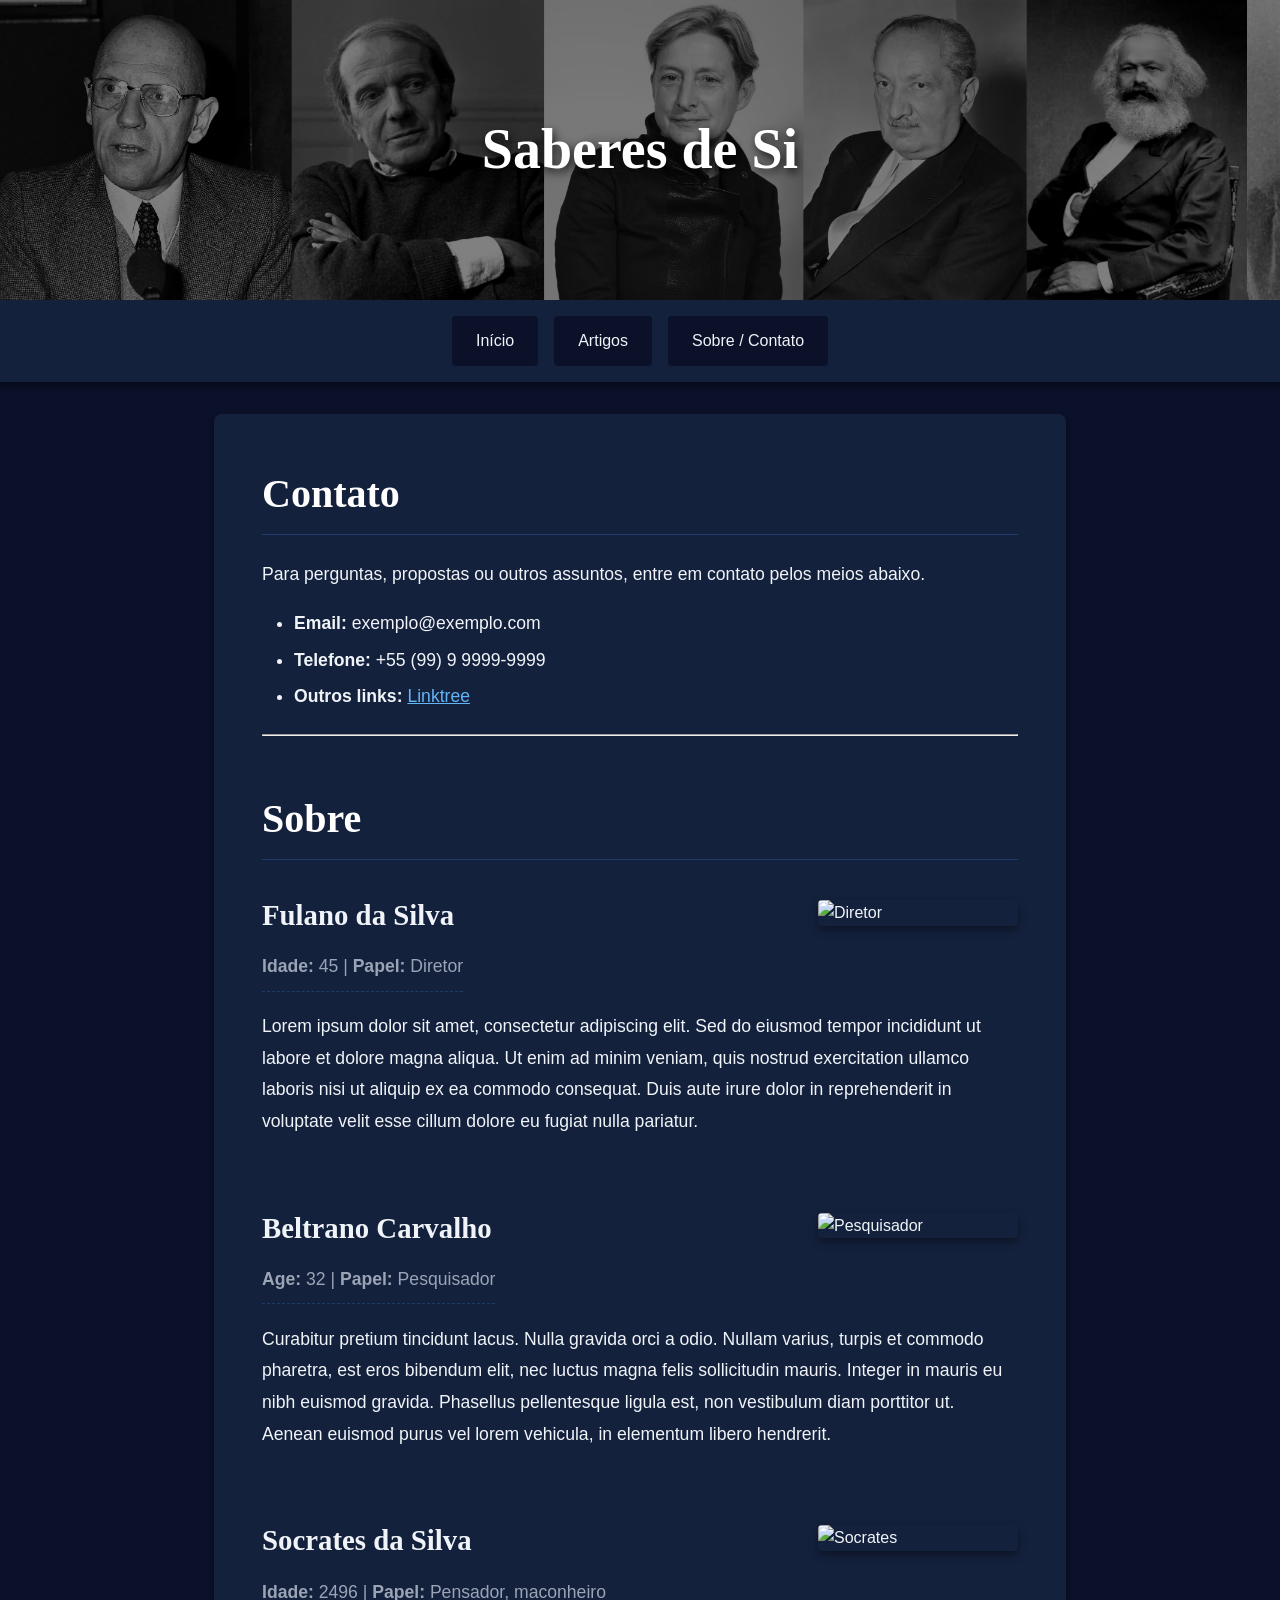
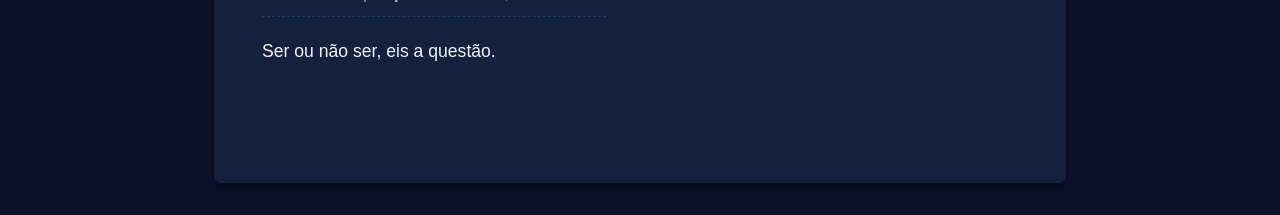
==== about.html @ 6cc4d84c "Primeira versão da prévia." ====
<!DOCTYPE html>
<html lang="en">
<head>
    <meta charset="UTF-8">
    <meta name="viewport" content="width=device-width, initial-scale=1.0">
    <title>Sobre e Contato | Saberes de Si</title>
    <link rel="stylesheet" href="css/style.css">
</head>
<body>

    <header class="banner-wrapper">
        <div class="banner-track">
            <img src="images/banner.webp" alt="Filósofos">
            <img src="images/banner.webp" alt="Filósofos">
        </div>
        <a href="index.html" class="banner-title">Saberes de Si</a>
    </header>

    <nav class="main-menu">
        <a href="index.html" class="nav-btn">Início</a>
        <a href="all-articles.html" class="nav-btn">Artigos</a>
        <a href="about.html" class="nav-btn">Sobre / Contato</a>
    </nav>

    <main class="container">
        <div class="article-card markdown-body">
            
            <h1>Contato</h1>
            <p>Para perguntas, propostas ou outros assuntos, entre em contato pelos meios abaixo.</p>
            <ul>
                <li><strong>Email:</strong> exemplo@exemplo.com</li>
                <li><strong>Telefone:</strong> +55 (99) 9 9999-9999</li>
                <li><strong>Outros links:</strong> <a href="https://example.com" target="_blank" style="color: #64b5f6;">Linktree</a></li>
            </ul>

            <hr class="section-divider">

			<br></br>
            <h1>Sobre</h1>
            
            <div class="team-profile">
                <img src="https://dummyimage.com/400x400/000/fff.jpg" alt="Diretor" class="img-right profile-img">
                <h2>Fulano da Silva</h2>
                <p class="role-text"><strong>Idade:</strong> 45 | <strong>Papel:</strong> Diretor</p>
                <p>Lorem ipsum dolor sit amet, consectetur adipiscing elit. Sed do eiusmod tempor incididunt ut labore et dolore magna aliqua. Ut enim ad minim veniam, quis nostrud exercitation ullamco laboris nisi ut aliquip ex ea commodo consequat. Duis aute irure dolor in reprehenderit in voluptate velit esse cillum dolore eu fugiat nulla pariatur.</p>
            </div>

            <div class="team-profile">
                <img src="https://dummyimage.com/400x400/000/fff.jpg" alt="Pesquisador" class="img-right profile-img">
                <h2>Beltrano Carvalho</h2>
                <p class="role-text"><strong>Age:</strong> 32 | <strong>Papel:</strong> Pesquisador</p>
                <p>Curabitur pretium tincidunt lacus. Nulla gravida orci a odio. Nullam varius, turpis et commodo pharetra, est eros bibendum elit, nec luctus magna felis sollicitudin mauris. Integer in mauris eu nibh euismod gravida. Phasellus pellentesque ligula est, non vestibulum diam porttitor ut. Aenean euismod purus vel lorem vehicula, in elementum libero hendrerit.</p>
            </div>

            <div class="team-profile">
                <img src="https://upload.wikimedia.org/wikipedia/commons/thumb/a/a4/Socrates_Louvre.jpg/500px-Socrates_Louvre.jpg" alt="Socrates" class="img-right profile-img">
                <h2>Socrates da Silva</h2>
                <p class="role-text"><strong>Idade:</strong> 2496 | <strong>Papel:</strong> Pensador, maconheiro</p>
                <p>Ser ou não ser, eis a questão.</p>
            </div>

        </div>
    </main>

</body>
</html>
---- css/style.css ----
/* Deep Navy Color Palette & Variables */
:root {
    --navy-bg: #0a1128;       /* Deepest navy for main background */
    --navy-card: #14213d;     /* Slightly lighter navy for elements */
    --navy-accent: #1f3b6b;   /* Accent navy for hovers */
    --text-main: #f0f4f8;     /* Off-white for readability */
    --text-muted: #9ba4b5;    /* Grayed out text for previews */
    --shadow: rgba(0, 0, 0, 0.4);
}

* {
    margin: 0;
    padding: 0;
    box-sizing: border-box;
}

body {
    font-family: 'Segoe UI', Tahoma, Geneva, Verdana, sans-serif;
    background-color: var(--navy-bg);
    color: var(--text-main);
    line-height: 1.6;
}

/* --- Banner Section --- */
.banner-wrapper {
    position: relative;
    width: 100%;
    height: 300px; /* On mobile media query, this is 200px */
    overflow: hidden;
    background-color: #000;
}

.banner-track {
    display: flex;
    /* max-content allows the track to be exactly as wide as the two images combined */
    width: max-content; 
    height: 100%;
    /* Increased from 40s to 70s to make the scroll much slower and more readable */
    animation: scrollBanner 70s linear infinite; 
}

.banner-track img {
    height: 100%;
    /* width: auto lets the image naturally scale its width without cropping */
    width: auto; 
    /* max-width: none ensures the wrapper doesn't accidentally squish it */
    max-width: none; 
    opacity: 0.5;
}

@keyframes scrollBanner {
    0% { transform: translateX(0); }
    100% { transform: translateX(-50%); } /* Keep this at -50% for the perfect loop! */
}

.banner-title {
    position: absolute;
    top: 50%;
    left: 50%;
    transform: translate(-50%, -50%);
    font-size: 3.5rem;
    font-weight: bold;
    color: #ffffff;
    text-decoration: none;
    z-index: 10;
    text-shadow: 2px 4px 10px rgba(0, 0, 0, 0.8);
    font-family: 'Georgia', serif;
}

/* --- Navigation Menu --- */
.main-menu {
    display: flex;
    justify-content: center;
    gap: 1rem;
    padding: 1rem;
    background-color: var(--navy-card);
    box-shadow: 0 4px 6px var(--shadow);
}

.nav-btn {
    text-decoration: none;
    color: var(--text-main);
    padding: 0.75rem 1.5rem;
    border-radius: 4px;
    background-color: var(--navy-bg);
    font-weight: 500;
    transition: transform 0.2s ease, box-shadow 0.2s ease, background-color 0.2s;
}

/* Soft shadow lift effect */
.nav-btn:hover {
    transform: translateY(-4px);
    box-shadow: 0 6px 12px var(--shadow);
    background-color: var(--navy-accent);
}

/* --- Main Container & Controls --- */
.container {
    max-width: 900px;
    margin: 2rem auto;
    padding: 0 1.5rem;
}

.controls-section {
    display: flex;
    justify-content: space-between;
    align-items: center;
    flex-wrap: wrap;
    gap: 1rem;
    margin-bottom: 2rem;
}

.search-bar {
    display: flex;
    flex-grow: 1;
    max-width: 60%;
}

.search-bar input {
    width: 100%;
    padding: 0.8rem 1rem;
    border: none;
    border-radius: 4px 0 0 4px;
    background-color: var(--navy-card);
    color: var(--text-main);
    outline: none;
}

.search-bar input::placeholder {
    color: var(--text-muted);
}

.search-bar button {
    padding: 0 1rem;
    border: none;
    background-color: var(--navy-accent);
    color: white;
    border-radius: 0 4px 4px 0;
    cursor: pointer;
    transition: background-color 0.2s;
}

.search-bar button:hover {
    background-color: #2c5292;
}

.sort-dropdown select {
    padding: 0.5rem;
    background-color: var(--navy-card);
    color: var(--text-main);
    border: 1px solid var(--navy-accent);
    border-radius: 4px;
    outline: none;
}

/* --- Article List --- */
.article-grid {
    /* Switch from Flexbox to CSS Grid for easy columns */
    display: grid;
    grid-template-columns: repeat(2, 1fr); /* Creates 2 equal-width columns */
    gap: 1.5rem;
}

.article-card {
    background-color: var(--navy-card);
    padding: 1.5rem;
    border-radius: 8px;
    box-shadow: 0 4px 6px var(--shadow);
    /* Added transition and cursor for the hover/click effect */
    transition: transform 0.2s ease, box-shadow 0.2s ease;
    cursor: pointer; 
}

/* Subtle visual lift for articles (smaller than the nav buttons) */
.article-card:hover {
    transform: translateY(-2px); /* Moves up by only 2px instead of 4px */
    box-shadow: 0 6px 10px var(--shadow); 
}

.article-title {
    font-size: 1.5rem;
    margin-bottom: 0.5rem;
    font-family: 'Georgia', serif;
}

.article-tags {
    display: flex;
    flex-wrap: wrap;
    gap: 0.5rem;
    margin-bottom: 1rem;
}

.article-date {
    color: var(--text-muted);
    font-size: 0.85rem;
    margin-bottom: 0.5rem;
    font-style: italic;
}

.tag {
    background-color: var(--navy-accent);
    font-size: 0.8rem;
    padding: 0.2rem 0.6rem;
    border-radius: 12px;
}

.article-preview {
    color: var(--text-muted);
    font-size: 0.95rem;
    display: -webkit-box;
    -webkit-line-clamp: 2;
    -webkit-box-orient: vertical;
    overflow: hidden;
}

/* --- Markdown Article Styling --- */
.markdown-body {
    padding: 3rem;
	background-color: var(--navy-card);
    border-radius: 8px;
    box-shadow: 0 4px 6px var(--shadow);
}

.markdown-body h1 {
    font-size: 2.5rem;
    font-family: 'Georgia', serif;
    margin-bottom: 1.5rem;
    color: #ffffff;
    border-bottom: 1px solid var(--navy-accent);
    padding-bottom: 0.5rem;
}

.markdown-body h2 {
    font-size: 1.8rem;
    font-family: 'Georgia', serif;
    margin-top: 2rem;
    margin-bottom: 1rem;
    color: var(--text-main);
}

.markdown-body p {
    margin-bottom: 1.2rem;
    font-size: 1.1rem;
    line-height: 1.8;
}

.markdown-body blockquote {
    border-left: 4px solid var(--navy-accent);
    padding-left: 1rem;
    margin-left: 0;
    margin-bottom: 1.5rem;
    color: var(--text-muted);
    font-style: italic;
    background-color: rgba(31, 59, 107, 0.2); /* Very faint navy accent */
    padding: 1rem;
    border-radius: 0 4px 4px 0;
}

.markdown-body ul, .markdown-body ol {
    margin-bottom: 1.5rem;
    padding-left: 2rem;
}

.markdown-body li {
    margin-bottom: 0.5rem;
    font-size: 1.1rem;
}

.markdown-body img {
	max-width: 100%;
}

/* --- Articles Archive Page Specifics --- */

/* Forces a single column layout */
.article-list-view {
    display: flex;
    flex-direction: column;
    gap: 1.5rem;
}

/* 5-line expanded preview for the archive */
.article-preview-expanded {
    color: var(--text-muted);
    font-size: 0.95rem;
    display: -webkit-box;
    -webkit-line-clamp: 5;
    -webkit-box-orient: vertical;
    overflow: hidden;
}

/* --- Pagination Controls --- */
.pagination-container {
    display: flex;
    justify-content: center;
    align-items: center;
    gap: 0.5rem;
    margin-top: 3rem;
    margin-bottom: 2rem;
}

.page-btn {
    background-color: var(--navy-card);
    color: var(--text-main);
    border: 1px solid var(--navy-accent);
    padding: 0.5rem 1rem;
    border-radius: 4px;
    cursor: pointer;
    font-weight: 500;
    transition: background-color 0.2s, transform 0.2s, box-shadow 0.2s;
}

/* Makes the number buttons square */
.page-btn.square {
    padding: 0.5rem 0.8rem;
    min-width: 40px;
    text-align: center;
}

.page-btn:hover:not(:disabled) {
    background-color: var(--navy-accent);
    transform: translateY(-2px);
    box-shadow: 0 4px 6px var(--shadow);
}

.page-btn.active {
    background-color: var(--navy-accent);
    border-color: var(--text-main);
    font-weight: bold;
}

.page-btn:disabled {
    opacity: 0.5;
    cursor: not-allowed;
    transform: none;
    box-shadow: none;
}

/* --- Markdown Image Utilities --- */

/* Ensures standard markdown images don't break out of the container */
.markdown-body img {
    max-width: 100%;
    height: auto;
    border-radius: 4px;
    display: block;
    margin: 1.5rem 0; /* Adds spacing above and below standard images */
}

/* Float image to the right, text wraps on the left */
.markdown-body .img-right {
    float: right;
    margin: 0.5rem 0 1.5rem 2rem;
}

/* Float image to the left, text wraps on the right */
.markdown-body .img-left {
    float: left;
    margin: 0.5rem 2rem 1.5rem 0;
}

/* Centers the image */
.markdown-body .img-center {
    display: block;
    margin: 1.5rem auto;
}

/* Clearfix: Ensures floating images don't spill into the next section */
.markdown-body::after {
    content: "";
    display: table;
    clear: both;
}

* --- About & Contact Page Specifics --- */

.section-divider {
    border: 0; /* This safely clears any hidden default browser formatting */
    border-top: 5px solid var(--navy-accent); /* Change the 5px to whatever thickness you prefer */
    margin: 3rem 0;
	margin-bottom: 20px;
}

.team-profile {
    margin-bottom: 3rem;
}

/* Clearfix to ensure the container wraps around floated images entirely */
.team-profile::after {
    content: "";
    display: table;
    clear: both;
}

/* Forces the square images to a reasonable size and rounds the corners */
.profile-img {
    width: 200px !important; /* Overrides default markdown image sizing */
    border-radius: 8px;
    box-shadow: 0 4px 8px var(--shadow);
}

.role-text {
    color: var(--text-muted);
    font-size: 0.95rem;
    margin-top: -10px; /* Pulls the role text closer to the heading */
    margin-bottom: 1rem;
    border-bottom: 1px dashed var(--navy-accent);
    padding-bottom: 0.5rem;
    display: inline-block;
}

/* --- Responsive Adjustments --- */
@media (max-width: 768px) {
    .banner-wrapper { height: 200px; }
    .banner-title { font-size: 2.2rem; text-align: center; width: 90%; }
    .controls-section { flex-direction: column; align-items: stretch; }
    .search-bar { max-width: 100%; }
    .main-menu { flex-wrap: wrap; }
    
    /* Forces the grid back to a single column on smaller screens */
    .article-grid { grid-template-columns: 1fr; }
	
	/* Responsive adjustment for the article padding */
	.markdown-body { padding: 1.5rem; }
	
	/* On mobile, remove the text wrap so images don't get squished */
    .markdown-body .img-right,
    .markdown-body .img-left {
        float: none;
        margin: 1.5rem auto;
        display: block;
        width: 100% !important; /* Forces full width on small screens */
    }
}
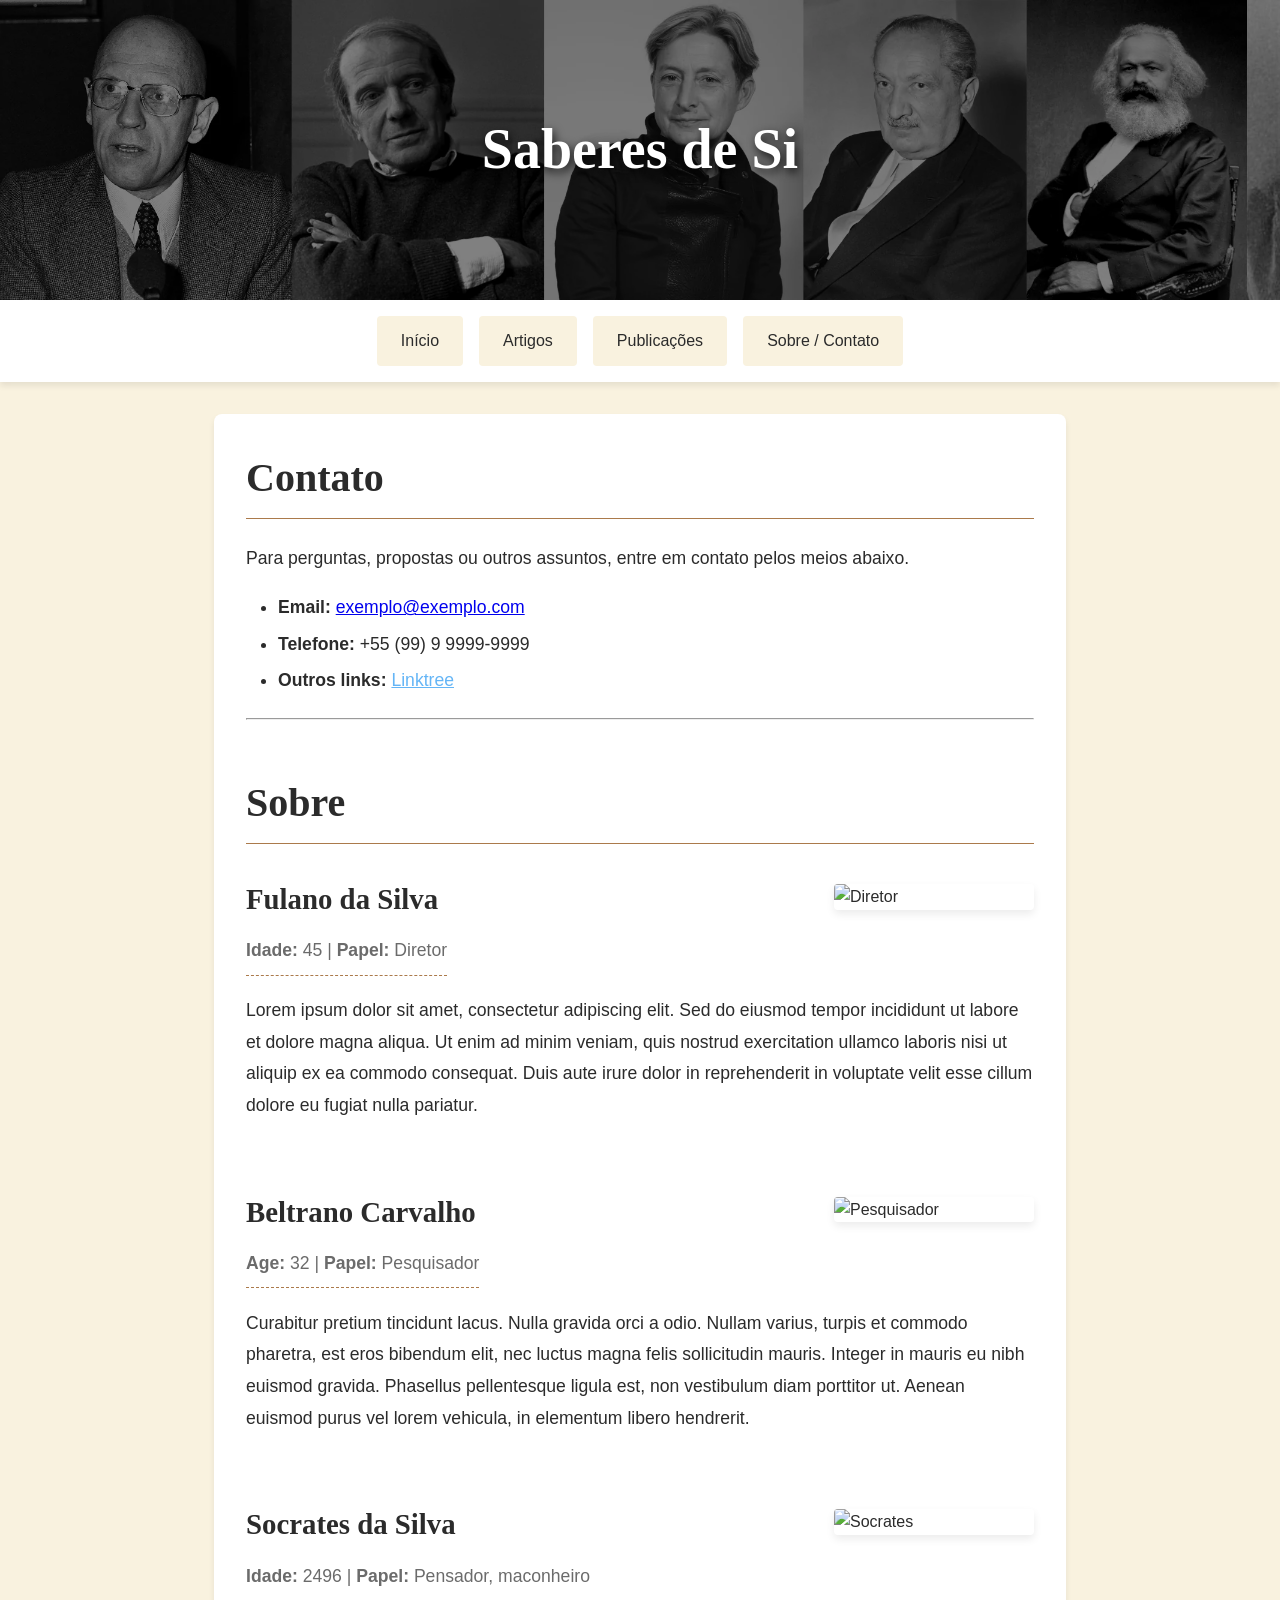
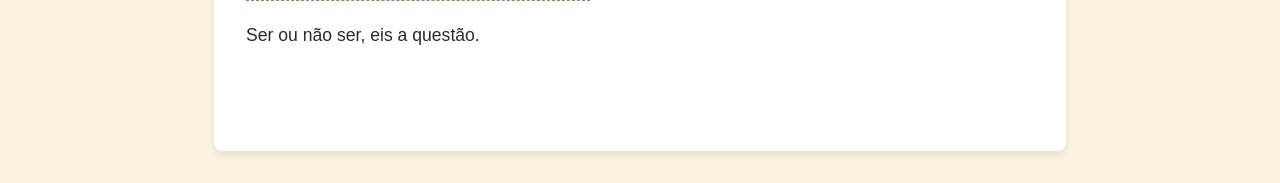
==== commit 3ac93293: "Add files via upload" ====
--- a/about.html
+++ b/about.html
@@ -19,6 +19,7 @@
     <nav class="main-menu">
         <a href="index.html" class="nav-btn">Início</a>
         <a href="all-articles.html" class="nav-btn">Artigos</a>
+		<a href="all-publications.html" class="nav-btn">Publicações</a>
         <a href="about.html" class="nav-btn">Sobre / Contato</a>
     </nav>
 
@@ -28,7 +29,7 @@
             <h1>Contato</h1>
             <p>Para perguntas, propostas ou outros assuntos, entre em contato pelos meios abaixo.</p>
             <ul>
-                <li><strong>Email:</strong> exemplo@exemplo.com</li>
+                <li><strong>Email: </strong><a href="mailto:exemplo@exemplo.com">exemplo@exemplo.com</a></li>
                 <li><strong>Telefone:</strong> +55 (99) 9 9999-9999</li>
                 <li><strong>Outros links:</strong> <a href="https://example.com" target="_blank" style="color: #64b5f6;">Linktree</a></li>
             </ul>
--- a/css/style.css
+++ b/css/style.css
@@ -1,11 +1,22 @@
 /* Deep Navy Color Palette & Variables */
+
+/*:root {*/
+    /*--bg-main: #0a1128;       /* Deepest navy for main background */
+    /*--color-card: #14213d;     /* Slightly lighter navy for elements */
+    /*--color-accent: #1f3b6b;   /* Accent navy for hovers */
+    /*--text-main: #f0f4f8;     /* Off-white for readability */
+    /*--text-muted: #9ba4b5;    /* Grayed out text for previews */
+    /*--shadow: rgba(0, 0, 0, 0.4);
+/*}*/
+
+/* Cream Color Palette & Variables */
 :root {
-    --navy-bg: #0a1128;       /* Deepest navy for main background */
-    --navy-card: #14213d;     /* Slightly lighter navy for elements */
-    --navy-accent: #1f3b6b;   /* Accent navy for hovers */
-    --text-main: #f0f4f8;     /* Off-white for readability */
-    --text-muted: #9ba4b5;    /* Grayed out text for previews */
-    --shadow: rgba(0, 0, 0, 0.4);
+    --bg-main: #f9f2df;         /* Warm, creamy off-white background */
+    --color-card: #ffffff;       /* Pure white for the article cards to make them pop */
+    --color-accent: #ab7a4b;     /* Earthy brown/bronze for buttons and lines */
+    --text-main: #2b2b2b;       /* Dark charcoal for high contrast, readable text */
+    --text-muted: #6b6b6b;      /* Medium gray for dates and previews */
+    --shadow: rgba(0, 0, 0, 0.08); /* A much lighter, softer shadow for light themes */
 }
 
 * {
@@ -16,7 +27,7 @@
 
 body {
     font-family: 'Segoe UI', Tahoma, Geneva, Verdana, sans-serif;
-    background-color: var(--navy-bg);
+    background-color: var(--bg-main);
     color: var(--text-main);
     line-height: 1.6;
 }
@@ -73,7 +84,7 @@
     justify-content: center;
     gap: 1rem;
     padding: 1rem;
-    background-color: var(--navy-card);
+    background-color: var(--color-card);
     box-shadow: 0 4px 6px var(--shadow);
 }
 
@@ -82,7 +93,7 @@
     color: var(--text-main);
     padding: 0.75rem 1.5rem;
     border-radius: 4px;
-    background-color: var(--navy-bg);
+    background-color: var(--bg-main);
     font-weight: 500;
     transition: transform 0.2s ease, box-shadow 0.2s ease, background-color 0.2s;
 }
@@ -91,7 +102,7 @@
 .nav-btn:hover {
     transform: translateY(-4px);
     box-shadow: 0 6px 12px var(--shadow);
-    background-color: var(--navy-accent);
+    background-color: var(--color-accent);
 }
 
 /* --- Main Container & Controls --- */
@@ -121,7 +132,7 @@
     padding: 0.8rem 1rem;
     border: none;
     border-radius: 4px 0 0 4px;
-    background-color: var(--navy-card);
+    background-color: var(--color-card);
     color: var(--text-main);
     outline: none;
 }
@@ -133,7 +144,7 @@
 .search-bar button {
     padding: 0 1rem;
     border: none;
-    background-color: var(--navy-accent);
+    background-color: var(--color-accent);
     color: white;
     border-radius: 0 4px 4px 0;
     cursor: pointer;
@@ -146,9 +157,9 @@
 
 .sort-dropdown select {
     padding: 0.5rem;
-    background-color: var(--navy-card);
-    color: var(--text-main);
-    border: 1px solid var(--navy-accent);
+    background-color: var(--color-card);
+    color: var(--text-main);
+    border: 1px solid var(--color-accent);
     border-radius: 4px;
     outline: none;
 }
@@ -162,7 +173,7 @@
 }
 
 .article-card {
-    background-color: var(--navy-card);
+    background-color: var(--color-card);
     padding: 1.5rem;
     border-radius: 8px;
     box-shadow: 0 4px 6px var(--shadow);
@@ -198,7 +209,7 @@
 }
 
 .tag {
-    background-color: var(--navy-accent);
+    background-color: var(--color-accent);
     font-size: 0.8rem;
     padding: 0.2rem 0.6rem;
     border-radius: 12px;
@@ -215,8 +226,8 @@
 
 /* --- Markdown Article Styling --- */
 .markdown-body {
-    padding: 3rem;
-	background-color: var(--navy-card);
+    padding: 2rem;
+	background-color: var(--color-card);
     border-radius: 8px;
     box-shadow: 0 4px 6px var(--shadow);
 }
@@ -225,8 +236,8 @@
     font-size: 2.5rem;
     font-family: 'Georgia', serif;
     margin-bottom: 1.5rem;
-    color: #ffffff;
-    border-bottom: 1px solid var(--navy-accent);
+    color: var(--text-main);
+    border-bottom: 1px solid var(--color-accent);
     padding-bottom: 0.5rem;
 }
 
@@ -245,7 +256,7 @@
 }
 
 .markdown-body blockquote {
-    border-left: 4px solid var(--navy-accent);
+    border-left: 4px solid var(--color-accent);
     padding-left: 1rem;
     margin-left: 0;
     margin-bottom: 1.5rem;
@@ -300,9 +311,9 @@
 }
 
 .page-btn {
-    background-color: var(--navy-card);
-    color: var(--text-main);
-    border: 1px solid var(--navy-accent);
+    background-color: var(--color-card);
+    color: var(--text-main);
+    border: 1px solid var(--color-accent);
     padding: 0.5rem 1rem;
     border-radius: 4px;
     cursor: pointer;
@@ -318,13 +329,13 @@
 }
 
 .page-btn:hover:not(:disabled) {
-    background-color: var(--navy-accent);
+    background-color: var(--color-accent);
     transform: translateY(-2px);
     box-shadow: 0 4px 6px var(--shadow);
 }
 
 .page-btn.active {
-    background-color: var(--navy-accent);
+    background-color: var(--color-accent);
     border-color: var(--text-main);
     font-weight: bold;
 }
@@ -376,7 +387,7 @@
 
 .section-divider {
     border: 0; /* This safely clears any hidden default browser formatting */
-    border-top: 5px solid var(--navy-accent); /* Change the 5px to whatever thickness you prefer */
+    border-top: 5px solid var(--color-accent); /* Change the 5px to whatever thickness you prefer */
     margin: 3rem 0;
 	margin-bottom: 20px;
 }
@@ -404,7 +415,7 @@
     font-size: 0.95rem;
     margin-top: -10px; /* Pulls the role text closer to the heading */
     margin-bottom: 1rem;
-    border-bottom: 1px dashed var(--navy-accent);
+    border-bottom: 1px dashed var(--color-accent);
     padding-bottom: 0.5rem;
     display: inline-block;
 }
@@ -431,4 +442,76 @@
         display: block;
         width: 100% !important; /* Forces full width on small screens */
     }
+}
+
+/* --- PDF Viewer Styling --- */
+.pdf-container {
+    width: 100%;
+    height: 80vh; /* Adjusts height relative to screen size */
+    min-height: 500px;
+    margin-top: 1.5rem;
+    border-radius: 6px;
+    overflow: hidden;
+    background-color: #333; /* Dark background placeholder while PDF renders */
+}
+
+.pdf-container iframe {
+    width: 100%;
+    height: 100%;
+    border: none;
+}
+
+/* --- Styling for Markdown Intro do Publication --- */
+.markdown-pdf {
+	padding: 0.5rem;
+	background-color: var(--color-card);
+    border-radius: 8px;
+}
+
+.markdown-pdf h1 {
+    font-size: 2.5rem;
+    font-family: 'Georgia', serif;
+    margin-bottom: 1.5rem;
+    color: var(--text-main);
+    border-bottom: 1px solid var(--color-accent);
+    padding-bottom: 0.5rem;
+}
+
+.markdown-pdf h2 {
+    font-size: 1.8rem;
+    font-family: 'Georgia', serif;
+    margin-bottom: 1rem;
+    color: var(--text-main);
+}
+
+.markdown-pdf p {
+    margin-bottom: 1.2rem;
+    font-size: 1.1rem;
+    line-height: 1.8;
+}
+
+.markdown-pdf blockquote {
+    border-left: 4px solid var(--color-accent);
+    padding-left: 1rem;
+    margin-left: 0;
+    margin-bottom: 1.5rem;
+    color: var(--text-muted);
+    font-style: italic;
+    background-color: rgba(31, 59, 107, 0.2); /* Very faint navy accent */
+    padding: 1rem;
+    border-radius: 0 4px 4px 0;
+}
+
+.markdown-pdf ul, .markdown-pdf ol {
+    margin-bottom: 1.5rem;
+    padding-left: 2rem;
+}
+
+.markdown-pdf li {
+    margin-bottom: 0.5rem;
+    font-size: 1.1rem;
+}
+
+.markdown-pdf img {
+	max-width: 100%;
 }
